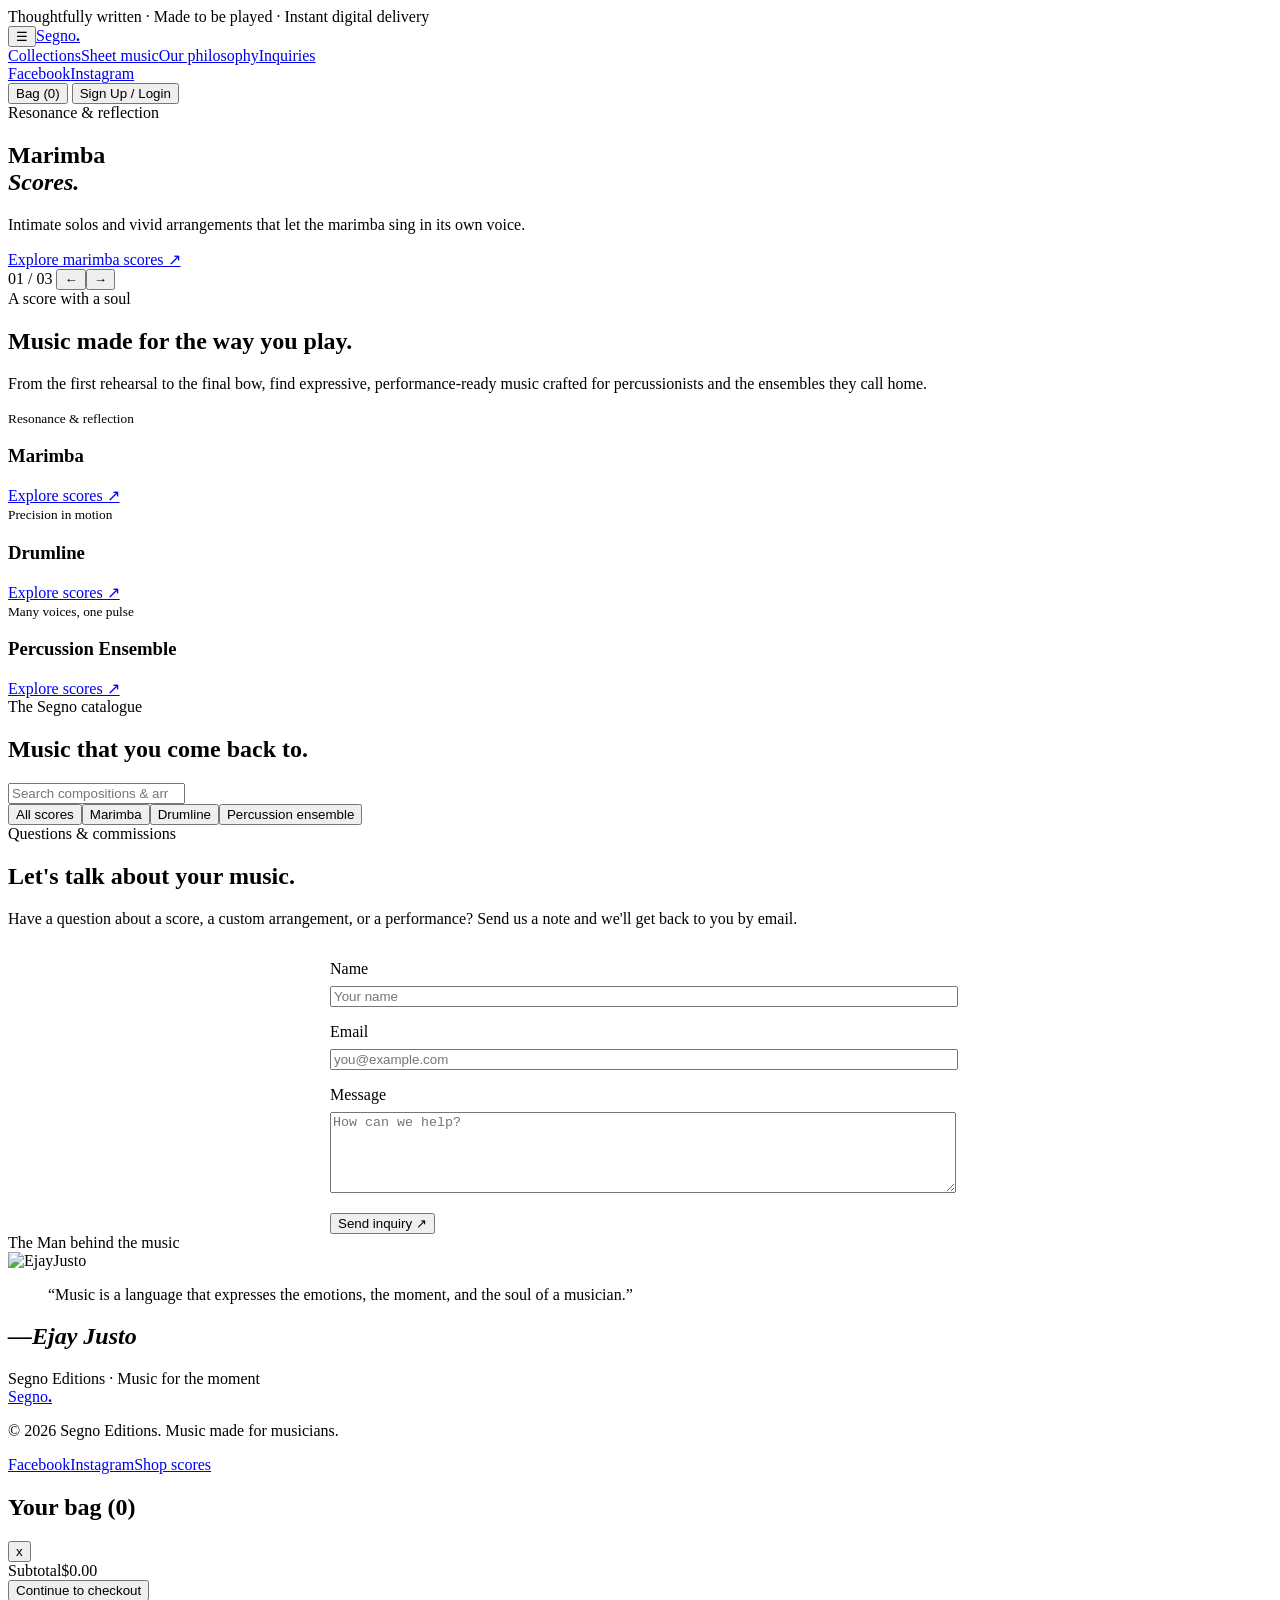
==== 0039JustoMyWebPage.html @ 24d6c739 "Add files via upload" ====
<!doctype html>
<html lang="en">
  <head>
    <meta charset="UTF-8" />
    <meta name="viewport" content="width=device-width, initial-scale=1" />
    <meta name="theme-color" content="#171815" />
    <title>Segno — Music for the moment</title>
    <link rel="stylesheet" href="CSS/0039JustoStyle.css" />
    <script src="JavaScript/LoginSignup.js" defer></script>
    <script src="JavaScript/0039JustoStyle.js" defer></script>
    <script src="React/LoggedIn.js" defer></script>
    <script src="React/Signedup.js" defer></script>
  </head>
  <body>
    <div class="announcement">
      Thoughtfully written · Made to be played · Instant digital delivery
    </div>
    <header>
      <button class="menu" id="menu" aria-label="Toggle navigation">☰</button
      ><a class="logo" href="#home">Segno<b>.</b></a>
      <nav class="nav" id="nav">
        <a href="#collections">Collections</a><a href="#shop">Sheet music</a
        ><a href="#about">Our philosophy</a><a href="#inquiries">Inquiries</a>
      </nav>
      <div class="right">
        <div class="social">
          <a href="https://www.facebook.com/Mobshaker.1" target="_blank" rel="noopener"
            >Facebook</a
          ><a href="https://www.instagram.com/mobshaker/?hl=en" target="_blank" rel="noopener"
            >Instagram</a
          >
        </div>
        <button class="cart-open" id="openCart">
          Bag <span class="count" id="count">(0)</span>
        </button>
        <button class="SignUpLogin" id="SignUpLogin" onclick="window.location.href='LoginSignup.html'">
          Sign Up / Login
        </button>
        <script>
          const session = getSession();
          const user = session && session.email ? readUsers()[session.email] : null;
          if (user) {
            getElementById("SignUpLogin").style.display = "none"
            SignUpLogin.button = "Hi, " + user.username;
          }
          else {
            getElementById("SignUpLogin").style.display = "block"
          }
        </script>
      </div>
    </header>
    <main>
      <section class="hero" id="home">
        <div class="hero-content">
          <div class="eyebrow" id="eyebrow">Resonance & reflection</div>
          <h1 id="title">Marimba<br /><em>Scores.</em></h1>
          <p id="description">
            Intimate solos and vivid arrangements that let the marimba sing in
            its own voice.
          </p>
          <a class="gold-button" id="heroLink" href="#marimba"
            >Explore marimba scores ↗</a
          >
        </div>
        <div class="controls">
          <span id="slideNumber">01</span> / 03
          <button id="prev" aria-label="Previous slide">←</button
          ><button id="next" aria-label="Next slide">→</button>
        </div>
      </section>
      <section class="intro" id="about">
        <div class="eyebrow">A score with a soul</div>
        <h2>Music made for the way you play.</h2>
        <p>
          From the first rehearsal to the final bow, find expressive,
          performance-ready music crafted for percussionists and the ensembles
          they call home.
        </p>
      </section>
      <section class="collections" id="collections">
        <article class="collection">
          <div class="collection-content">
            <small>Resonance & reflection</small>
            <h3>Marimba</h3>
            <a href="#marimba">Explore scores ↗</a>
          </div>
        </article>
        <article class="collection">
          <div class="collection-content">
            <small>Precision in motion</small>
            <h3>Drumline</h3>
            <a href="#drumline">Explore scores ↗</a>
          </div>
        </article>
        <article class="collection">
          <div class="collection-content">
            <small>Many voices, one pulse</small>
            <h3>Percussion Ensemble</h3>
            <a href="#ensemble">Explore scores ↗</a>
          </div>
        </article>
      </section>
      <section class="shop" id="shop">
        <div class="shop-head">
          <div>
            <div class="eyebrow">The Segno catalogue</div>
            <h2 id="shopTitle">Music that you come back to.</h2>
          </div>
          <input
            class="search"
            id="search"
            type="search"
            placeholder="Search compositions & arrangements"
            aria-label="Search scores"
          />
        </div>
        <div class="filters">
          <button class="filter active" data-filter="all">All scores</button
          ><button class="filter" data-filter="Marimba">Marimba</button
          ><button class="filter" data-filter="Drumline">Drumline</button
          ><button class="filter" data-filter="Percussion Ensemble">
            Percussion ensemble
          </button>
        </div>
        <div class="products" id="products"></div>
      </section>
      <section class="intro" id="inquiries">
        <div class="eyebrow">Questions & commissions</div>
        <h2>Let's talk about your music.</h2>
        <p>
          Have a question about a score, a custom arrangement, or a performance?
          Send us a note and we'll get back to you by email.
        </p>
        <form
          action="mailto:justo.ejay.silva1@gmail.com"
          method="post"
          enctype="text/plain"
          style="max-width: 620px; margin: 2rem auto 0; text-align: left;"
        >
          <label for="inquiryName">Name</label>
          <input
            class="search"
            id="inquiryName"
            name="Name"
            type="text"
            placeholder="Your name"
            required
            style="display: block; width: 100%; margin: 0.5rem 0 1rem;"
          />
          <label for="inquiryEmail">Email</label>
          <input
            class="search"
            id="inquiryEmail"
            name="Email"
            type="email"
            placeholder="you@example.com"
            required
            style="display: block; width: 100%; margin: 0.5rem 0 1rem;"
          />
          <label for="inquiryMessage">Message</label>
          <textarea
            class="search"
            id="inquiryMessage"
            name="Message"
            rows="5"
            placeholder="How can we help?"
            required
            style="display: block; width: 100%; margin: 0.5rem 0 1.25rem; resize: vertical;"
          ></textarea>
          <button class="gold-button" type="submit">Send inquiry ↗</button>
        </form>
      </section>
      <section class="quote">
        <div class="eyebrow">The Man behind the music</div>
        <div class="quote-image">
          <image src="Images/Gemini_Generated_Image_k4zdtqk4zdtqk4zd.jpg" alt="EjayJusto" />
        </div>
        <blockquote>
          “Music is a language that expresses the emotions, the moment, and the soul of a musician.”
        </blockquote>
        <h2><em>—Ejay Justo</em></h2>
        <div class="eyebrow">Segno Editions · Music for the moment</div>
      </section>
    </main>
    <footer>
      <a class="logo" href="#home">Segno<b>.</b></a>
      <p>© 2026 Segno Editions. Music made for musicians.</p>
      <div class="footer-links">
        <a href="https://www.facebook.com/Mobshaker.1" target="_blank" rel="noopener"
          >Facebook</a
        ><a href="https://www.instagram.com/mobshaker/?hl=en" target="_blank" rel="noopener"
          >Instagram</a
        ><a href="#shop">Shop scores</a>
      </div>
    </footer>
    <div class="overlay" id="overlay"></div>
    <aside class="drawer" id="drawer" aria-label="Shopping bag">
      <div class="drawer-head">
        <h2>Your bag <span class="count" id="drawerCount">(0)</span></h2>
        <button class="close" id="close" aria-label="Close cart">x</button>
      </div>
      <div class="items" id="items"></div>
      <div class="total">
        <span>Subtotal</span><span id="total">$0.00</span>
      </div>
      <button class="checkout" id="checkout">Continue to checkout</button>
    </aside>
    <div class="notice" id="notice" role="status"></div>
  </body>
</html>
<!-- Placeholder ang $ sign ng Pesos, will change it -->
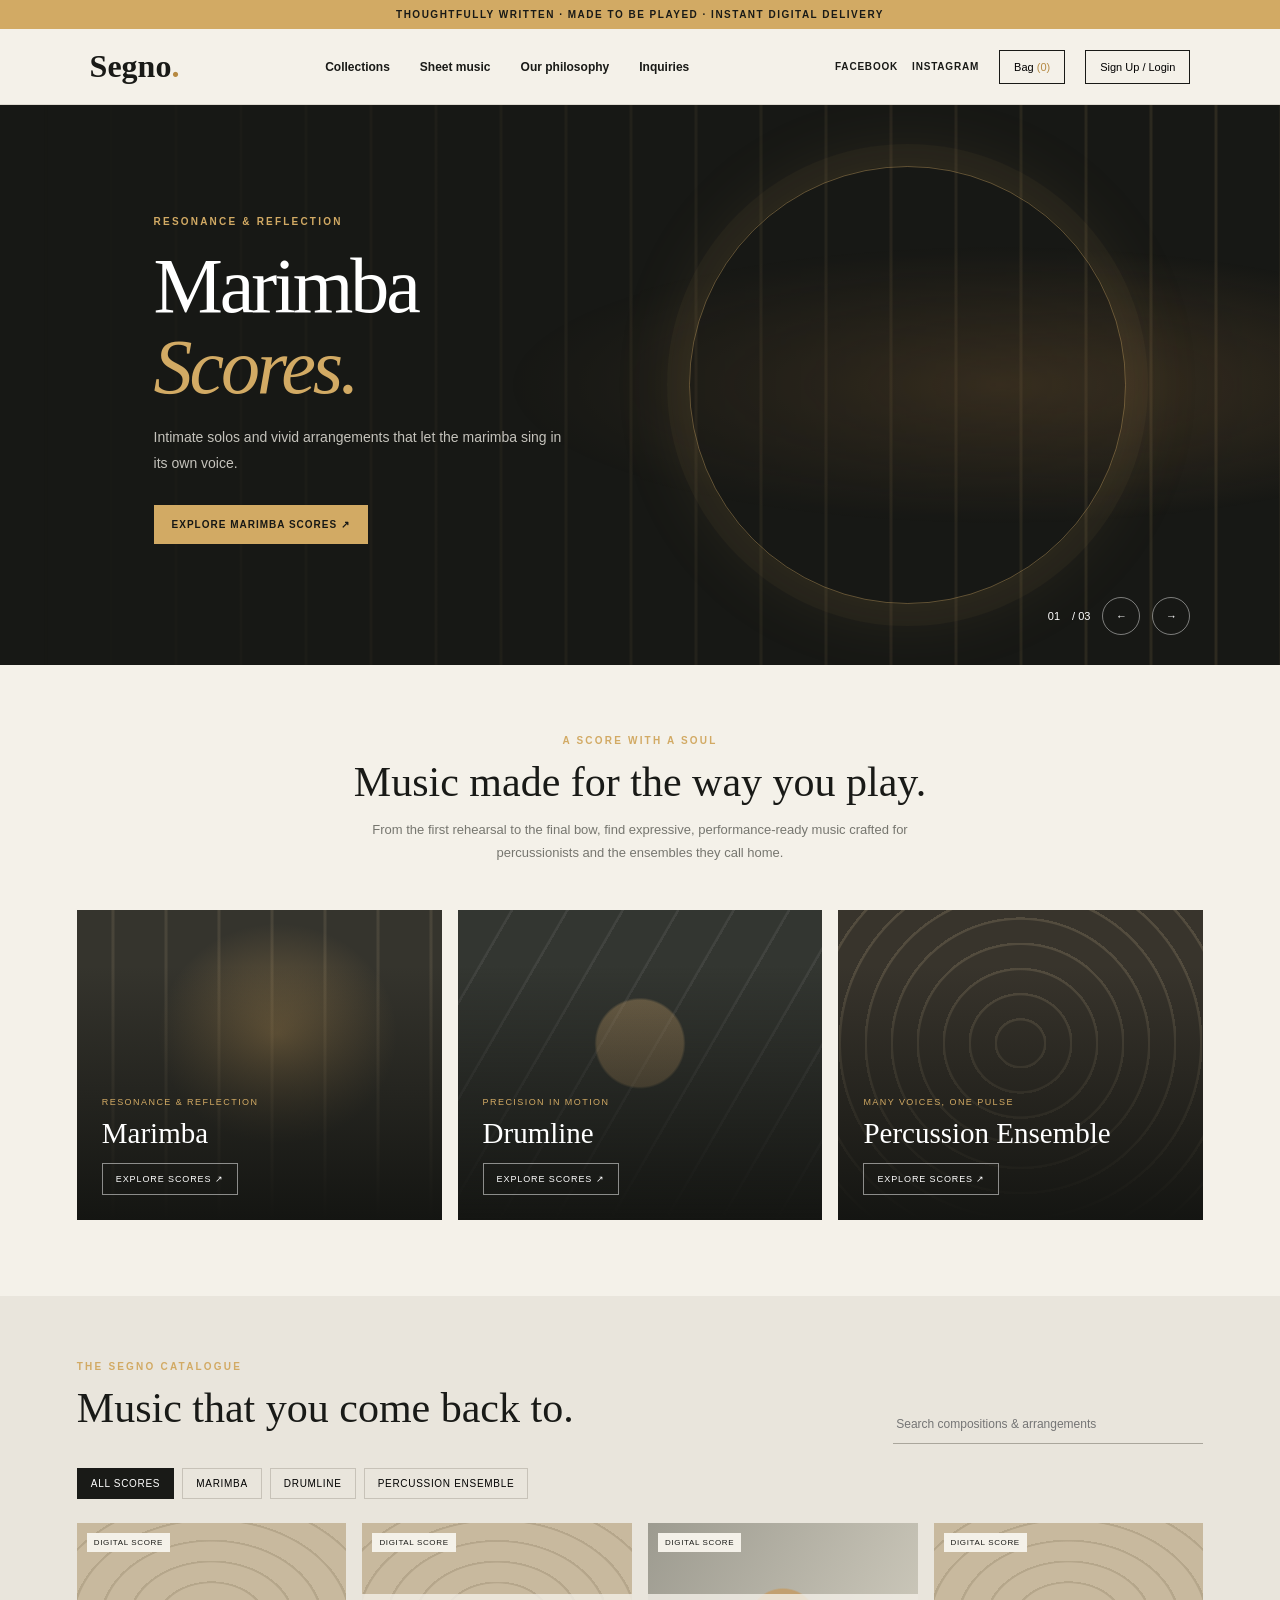
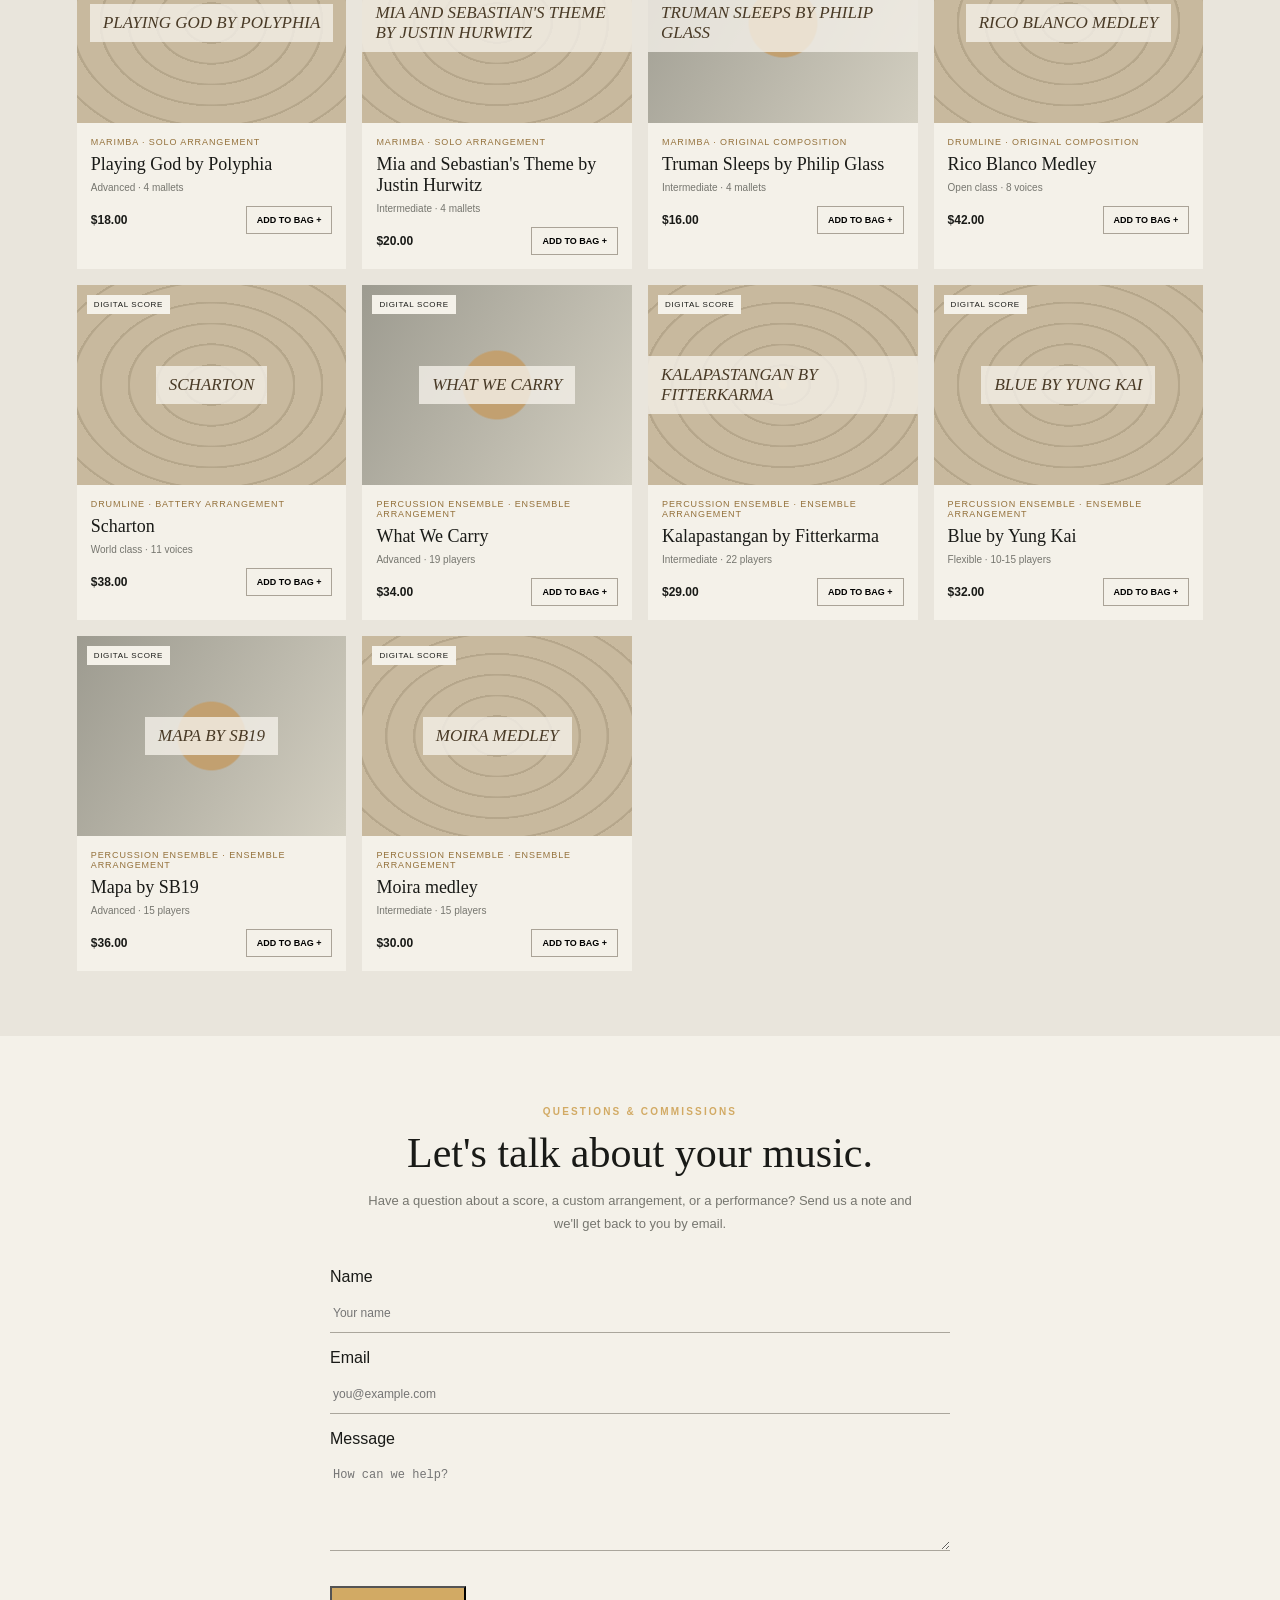
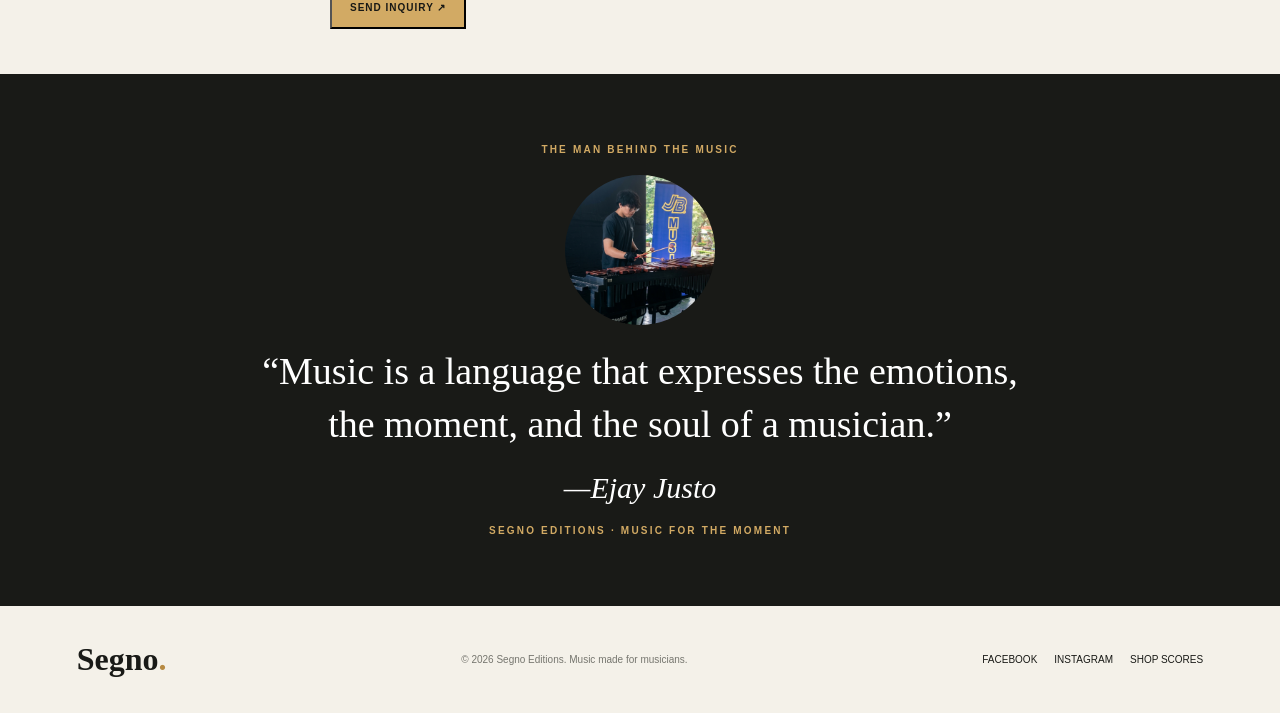
==== commit 3d779663: "Update 0039JustoMyWebPage.html" ====
--- a/0039JustoMyWebPage.html
+++ b/0039JustoMyWebPage.html
@@ -5,11 +5,11 @@
     <meta name="viewport" content="width=device-width, initial-scale=1" />
     <meta name="theme-color" content="#171815" />
     <title>Segno — Music for the moment</title>
-    <link rel="stylesheet" href="CSS/0039JustoStyle.css" />
-    <script src="JavaScript/LoginSignup.js" defer></script>
-    <script src="JavaScript/0039JustoStyle.js" defer></script>
-    <script src="React/LoggedIn.js" defer></script>
-    <script src="React/Signedup.js" defer></script>
+    <link rel="stylesheet" href="0039JustoStyle.css" />
+    <script src="LoginSignup.js" defer></script>
+    <script src="0039JustoStyle.js" defer></script>
+    <script src="LoggedIn.js" defer></script>
+    <script src="Signedup.js" defer></script>
   </head>
   <body>
     <div class="announcement">
@@ -173,7 +173,7 @@
       <section class="quote">
         <div class="eyebrow">The Man behind the music</div>
         <div class="quote-image">
-          <image src="Images/Gemini_Generated_Image_k4zdtqk4zdtqk4zd.jpg" alt="EjayJusto" />
+          <image src="Gemini_Generated_Image_k4zdtqk4zdtqk4zd.jpg" alt="EjayJusto" />
         </div>
         <blockquote>
           “Music is a language that expresses the emotions, the moment, and the soul of a musician.”
@@ -208,4 +208,4 @@
     <div class="notice" id="notice" role="status"></div>
   </body>
 </html>
-<!-- Placeholder ang $ sign ng Pesos, will change it -->+<!-- Placeholder ang $ sign ng Pesos, will change it -->
--- a/0039JustoStyle.css
+++ b/0039JustoStyle.css
@@ -0,0 +1,672 @@
+@import url("https://fonts.googleapis.com/css2?family=DM+Sans:wght@400;500;600;700&family=Playfair+Display:wght@500;600;700&display=swap");
+:root {
+  --ink: #191a17;
+  --paper: #f4f1e9;
+  --gold: #d2aa64;
+  --muted: #76766f;
+  --serif: "Playfair Display", Georgia, serif;
+  --sans: "DM Sans", Arial, sans-serif;
+}
+* {
+  box-sizing: border-box;
+}
+html {
+  scroll-behavior: smooth;
+}
+body {
+  margin: 0;
+  background: var(--paper);
+  color: var(--ink);
+  font-family: var(--sans);
+}
+a {
+  color: inherit;
+  text-decoration: none;
+}
+button,
+input {
+  font: inherit;
+}
+.announcement {
+  text-align: center;
+  justify-content: center;
+  padding: 9px;
+  background: var(--gold);
+  font-size: 10px;
+  font-weight: 700;
+  letter-spacing: 0.15em;
+  text-transform: uppercase;
+}
+header {
+  height: 76px;
+  padding: 0 7%;
+  display: flex;
+  align-items: center;
+  justify-content: space-between;
+  border-bottom: 1px solid #ddd9d0;
+}
+.logo {
+  font: 600 32px var(--serif);
+}
+.logo b {
+  color: #b78a42;
+}
+.nav {
+  display: flex;
+  gap: 30px;
+  font-size: 12px;
+  font-weight: 600;
+}
+.nav a:hover,
+.social a:hover {
+  color: #a67e3d;
+}
+.right {
+  display: flex;
+  align-items: center;
+  gap: 20px;
+}
+.social {
+  display: flex;
+  gap: 14px;
+}
+.social a {
+  font-size: 10px;
+  font-weight: 700;
+  text-transform: uppercase;
+  letter-spacing: 0.08em;
+}
+.cart-open ,.SignUpLogin {
+  background: transparent;
+  border: 1px solid var(--ink);
+  padding: 10px 14px;
+  cursor: pointer;
+  font-size: 11px;
+}
+.count {
+  color: #b58a43;
+}
+.menu {
+  display: none;
+  background: none;
+  border: 0;
+  font-size: 22px;
+}
+.hero {
+  min-height: 560px;
+  background: #171815;
+  color: white;
+  position: relative;
+  display: flex;
+  align-items: center;
+  overflow: hidden;
+}
+.hero:before {
+  content: "";
+  position: absolute;
+  inset: 0;
+  background:
+    radial-gradient(ellipse at 78% 50%, #8e683b55, transparent 35%),
+    repeating-linear-gradient(
+      90deg,
+      transparent 0 44px,
+      #d1ae7120 45px 47px,
+      transparent 48px 65px
+    );
+  mask-image: linear-gradient(90deg, transparent, #000);
+}
+.hero:after {
+  content: "";
+  position: absolute;
+  right: 12%;
+  width: 34vw;
+  height: 34vw;
+  border: 1px solid #d2aa6466;
+  border-radius: 50%;
+  box-shadow:
+    0 0 0 22px #d2aa640a,
+    0 0 80px #d2aa6422;
+}
+.hero-content {
+  position: relative;
+  z-index: 1;
+  margin-left: 12%;
+  max-width: 570px;
+  padding: 70px 20px 80px 0;
+}
+.eyebrow {
+  color: var(--gold);
+  font-size: 10px;
+  font-weight: 700;
+  letter-spacing: 0.22em;
+  text-transform: uppercase;
+}
+.quote-image img {
+  display: block;
+  width: 150px;
+  height: 150px;
+  margin: 20px auto;
+  border-radius: 50%;
+  object-fit: cover;
+}
+.hero h1 {
+  font: 500 clamp(48px, 7vw, 78px)/1.04 var(--serif);
+  letter-spacing: -0.04em;
+  margin: 18px 0;
+}
+.hero h1 em {
+  color: var(--gold);
+  font-weight: 500;
+}
+.hero p {
+  max-width: 420px;
+  color: #c5c3bc;
+  font-size: 14px;
+  line-height: 1.8;
+}
+.gold-button {
+  display: inline-block;
+  background: var(--gold);
+  padding: 14px 18px;
+  margin-top: 15px;
+  color: #171815;
+  font-size: 10px;
+  font-weight: 700;
+  letter-spacing: 0.1em;
+  text-transform: uppercase;
+}
+.gold-button:hover {
+  background: #e3c07f;
+}
+.controls {
+  position: absolute;
+  z-index: 2;
+  right: 7%;
+  bottom: 30px;
+  display: flex;
+  align-items: center;
+  gap: 12px;
+  font-size: 11px;
+}
+.controls button {
+  width: 38px;
+  height: 38px;
+  border: 1px solid #ffffff70;
+  border-radius: 50%;
+  background: none;
+  color: white;
+  cursor: pointer;
+}
+.controls button:hover {
+  background: var(--gold);
+  color: var(--ink);
+}
+.intro {
+  text-align: center;
+  padding: 70px 8% 45px;
+}
+.intro h2,
+.shop h2 {
+  font: 500 clamp(30px, 4vw, 42px) var(--serif);
+  margin: 12px 0;
+}
+.intro p {
+  max-width: 550px;
+  margin: auto;
+  color: var(--muted);
+  font-size: 13px;
+  line-height: 1.8;
+}
+.collections {
+  padding: 0 6% 76px;
+  display: grid;
+  grid-template-columns: repeat(3, 1fr);
+  gap: 16px;
+}
+.collection {
+  height: 310px;
+  padding: 25px;
+  display: flex;
+  align-items: flex-end;
+  color: white;
+  position: relative;
+  overflow: hidden;
+  background: #35342d;
+}
+.collection:before {
+  content: "";
+  position: absolute;
+  inset: 0;
+  background:
+    linear-gradient(0deg, #141512 0%, transparent 82%),
+    radial-gradient(ellipse at 55% 40%, #d1a45d66, transparent 42%),
+    repeating-linear-gradient(
+      90deg,
+      transparent 0 34px,
+      #e6ca9c1c 35px 37px,
+      transparent 38px 53px
+    );
+  transition: transform 0.5s;
+}
+.collection:hover:before {
+  transform: scale(1.04);
+}
+.collection:nth-child(2):before {
+  background:
+    linear-gradient(0deg, #141512, transparent 82%),
+    radial-gradient(circle at 50% 43%, #c9a46d66 0 17%, transparent 18%),
+    repeating-linear-gradient(120deg, transparent 0 45px, #fff1 46px 48px),
+    #333631;
+}
+.collection:nth-child(3):before {
+  background:
+    linear-gradient(0deg, #141512, transparent 82%),
+    repeating-radial-gradient(
+      ellipse at 50% 43%,
+      transparent 0 23px,
+      #dfc89c29 24px 26px
+    ),
+    #38342c;
+}
+.collection-content {
+  position: relative;
+}
+.collection small {
+  font-size: 9px;
+  letter-spacing: 0.16em;
+  text-transform: uppercase;
+  color: var(--gold);
+}
+.collection h3 {
+  font: 500 29px var(--serif);
+  margin: 8px 0 13px;
+}
+.collection a {
+  display: inline-block;
+  border: 1px solid #ffffff80;
+  padding: 10px 13px;
+  font-size: 9px;
+  letter-spacing: 0.1em;
+  text-transform: uppercase;
+}
+.collection a:hover {
+  background: var(--gold);
+  color: var(--ink);
+  border-color: var(--gold);
+}
+.shop {
+  padding: 65px 6%;
+  background: #e9e5dc;
+  scroll-margin-top: 20px;
+}
+.shop-head {
+  display: flex;
+  justify-content: space-between;
+  align-items: end;
+  gap: 25px;
+  margin-bottom: 24px;
+}
+.search {
+  width: min(310px, 100%);
+  padding: 12px 3px;
+  border: 0;
+  border-bottom: 1px solid #aaa69c;
+  background: none;
+  outline: none;
+  font-size: 12px;
+}
+.filters {
+  display: flex;
+  gap: 8px;
+  flex-wrap: wrap;
+  margin-bottom: 24px;
+}
+.filter {
+  padding: 9px 13px;
+  background: none;
+  border: 1px solid #c7c2b8;
+  font-size: 10px;
+  text-transform: uppercase;
+  letter-spacing: 0.07em;
+  cursor: pointer;
+}
+.filter.active,
+.filter:hover {
+  background: var(--ink);
+  color: white;
+  border-color: var(--ink);
+}
+.products {
+  display: grid;
+  grid-template-columns: repeat(4, 1fr);
+  gap: 16px;
+}
+.card {
+  background: var(--paper);
+}
+.art {
+  height: 200px;
+  background:
+    radial-gradient(circle, #dbc59e 0 2%, transparent 3%),
+    repeating-radial-gradient(
+      ellipse at 50% 50%,
+      transparent 0 25px,
+      #59492e2b 26px 28px
+    ),
+    #c8b99e;
+  display: grid;
+  place-items: center;
+  position: relative;
+}
+.card:nth-child(3n) .art {
+  background:
+    radial-gradient(circle at 50%, #c2a070 0 20%, transparent 21%),
+    linear-gradient(120deg, #9d9b90, #d3cfc1);
+}
+.art span {
+  background: #f4f1e9cc;
+  padding: 9px 13px;
+  font: italic 17px var(--serif);
+  color: #493a26;
+}
+.art label {
+  position: absolute;
+  left: 10px;
+  top: 10px;
+  background: var(--paper);
+  padding: 5px 7px;
+  font-size: 8px;
+  text-transform: uppercase;
+  letter-spacing: 0.08em;
+}
+.info {
+  padding: 14px;
+}
+.type {
+  font-size: 9px;
+  color: #94713b;
+  text-transform: uppercase;
+  letter-spacing: 0.1em;
+}
+.info h3 {
+  font: 500 18px var(--serif);
+  margin: 7px 0;
+}
+.details {
+  color: var(--muted);
+  font-size: 10px;
+}
+.purchase {
+  display: flex;
+  justify-content: space-between;
+  align-items: center;
+  margin-top: 13px;
+  font-size: 12px;
+  font-weight: 700;
+}
+.add {
+  padding: 8px 10px;
+  background: none;
+  border: 1px solid #aaa397;
+  font-size: 9px;
+  text-transform: uppercase;
+  cursor: pointer;
+}
+.add:hover {
+  background: var(--ink);
+  color: white;
+}
+.empty {
+  grid-column: 1/-1;
+  text-align: center;
+  padding: 35px;
+  color: var(--muted);
+}
+.quote {
+  background: #191a17;
+  color: white;
+  text-align: center;
+  padding: 70px 8%;
+}
+.quote blockquote {
+  max-width: 760px;
+  margin: 18px auto;
+  font: 500 clamp(25px, 4vw, 38px)/1.4 var(--serif);
+}
+.quote h2 {
+  font: 500 clamp(20px, 3vw, 30px) var(--serif);
+  margin: 20px 0;
+}
+footer {
+  padding: 35px 6%;
+  display: flex;
+  justify-content: space-between;
+  align-items: center;
+  gap: 18px;
+}
+footer p {
+  font-size: 10px;
+  color: var(--muted);
+}
+.footer-links {
+  display: flex;
+  gap: 17px;
+  font-size: 10px;
+  text-transform: uppercase;
+  transition: transform ease 1s;
+}
+.footer-links a:hover {
+  color: var(--gold);
+  transform: scale(1.2);
+}
+.overlay {
+  position: fixed;
+  inset: 0;
+  background: #0007;
+  z-index: 5;
+  opacity: 0;
+  visibility: hidden;
+  transition: 0.25s;
+}
+.overlay.open {
+  opacity: 1;
+  visibility: visible;
+}
+.drawer {
+  position: fixed;
+  z-index: 6;
+  right: 0;
+  top: 0;
+  width: min(410px, 100%);
+  height: 100vh;
+  background: var(--paper);
+  padding: 25px;
+  transform: translateX(100%);
+  transition: 0.3s;
+  display: flex;
+  flex-direction: column;
+}
+.drawer.open {
+  transform: translateX(0);
+}
+.drawer-head {
+  display: flex;
+  justify-content: space-between;
+  border-bottom: 1px solid #ddd9d0;
+  padding-bottom: 16px;
+}
+.drawer-head h2 {
+  font: 500 25px var(--serif);
+  margin: 0;
+}
+.close {
+  border: 0;
+  background: none;
+  font-size: 25px;
+  cursor: pointer;
+}
+.items {
+  overflow: auto;
+  flex: 1;
+}
+.item {
+  display: flex;
+  justify-content: space-between;
+  padding: 17px 0;
+  border-bottom: 1px solid #ddd9d0;
+  font-size: 12px;
+}
+.item small {
+  display: block;
+  color: var(--muted);
+  margin-top: 5px;
+}
+.remove {
+  border: 0;
+  background: none;
+  color: #94713b;
+  cursor: pointer;
+  font-size: 10px;
+}
+.total {
+  border-top: 1px solid #ddd9d0;
+  padding: 16px 0;
+  display: flex;
+  justify-content: space-between;
+  font-weight: 700;
+  font-size: 13px;
+}
+.checkout {
+  width: 100%;
+  padding: 14px;
+  background: var(--ink);
+  color: white;
+  border: 0;
+  text-transform: uppercase;
+  letter-spacing: 0.1em;
+  font-size: 10px;
+  cursor: pointer;
+}
+.notice {
+  position: fixed;
+  z-index: 8;
+  bottom: 20px;
+  left: 50%;
+  transform: translate(-50%, 20px);
+  opacity: 0;
+  background: var(--ink);
+  color: white;
+  padding: 12px 18px;
+  font-size: 11px;
+  transition: 0.2s;
+  pointer-events: none;
+}
+.notice.show {
+  opacity: 1;
+  transform: translate(-50%, 0);
+}
+@media (max-width: 850px) {
+  .products {
+    grid-template-columns: repeat(2, 1fr);
+  }
+  .nav {
+    gap: 16px;
+  }
+  .social {
+    display: none;
+  }
+  .hero-content {
+    margin-left: 8%;
+  }
+}
+@media (max-width: 620px) {
+  header {
+    height: 66px;
+    padding: 0 5%;
+  }
+  .menu {
+    display: block;
+  }
+  .nav {
+    display: none;
+    position: absolute;
+    z-index: 4;
+    top: 98px;
+    left: 0;
+    right: 0;
+    padding: 20px 7%;
+    background: var(--paper);
+    flex-direction: column;
+  }
+  .nav.open {
+    display: flex;
+  }
+  .logo {
+    font-size: 27px;
+  }
+  .right {
+    gap: 8px;
+  }
+  .cart-open {
+    padding: 9px;
+  }
+  .hero {
+    min-height: 510px;
+  }
+  .hero-content {
+    margin-left: 7%;
+    padding-right: 5%;
+  }
+  .hero h1 {
+    font-size: 54px;
+  }
+  .hero:after {
+    right: -20%;
+    width: 75vw;
+    height: 75vw;
+    opacity: 0.55;
+  }
+  .intro {
+    padding: 55px 7% 35px;
+  }
+  .collections {
+    grid-template-columns: 1fr;
+    padding: 0 6% 55px;
+  }
+  .collection {
+    height: 245px;
+  }
+  .shop {
+    padding: 50px 6%;
+  }
+  .shop-head {
+    align-items: flex-start;
+    flex-direction: column;
+  }
+  .search {
+    width: 100%;
+  }
+  .products {
+    gap: 10px;
+  }
+  .art {
+    height: 155px;
+  }
+  .info {
+    padding: 11px;
+  }
+  .info h3 {
+    font-size: 16px;
+  }
+  .add {
+    font-size: 8px;
+    padding: 7px;
+  }
+  footer {
+    flex-wrap: wrap;
+  }
+  footer p {
+    order: 3;
+    width: 100%;
+  }
+}
